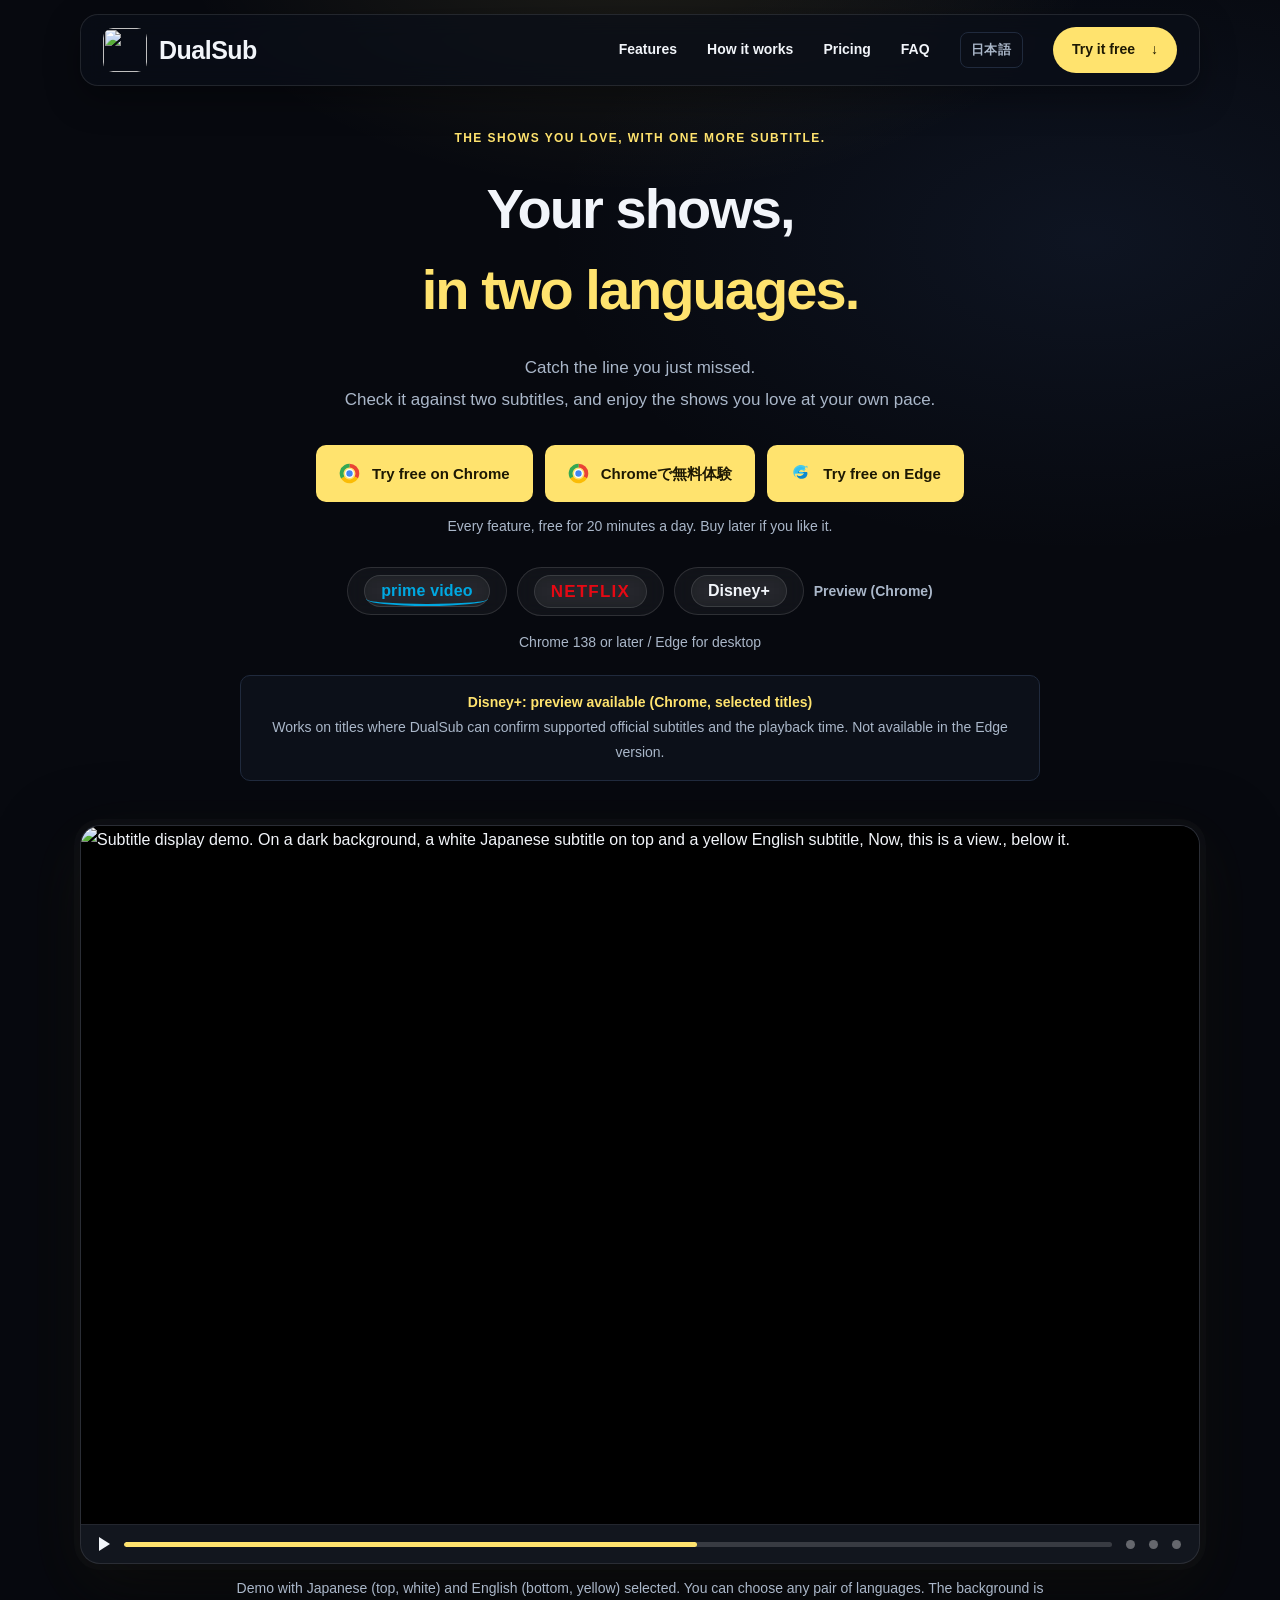
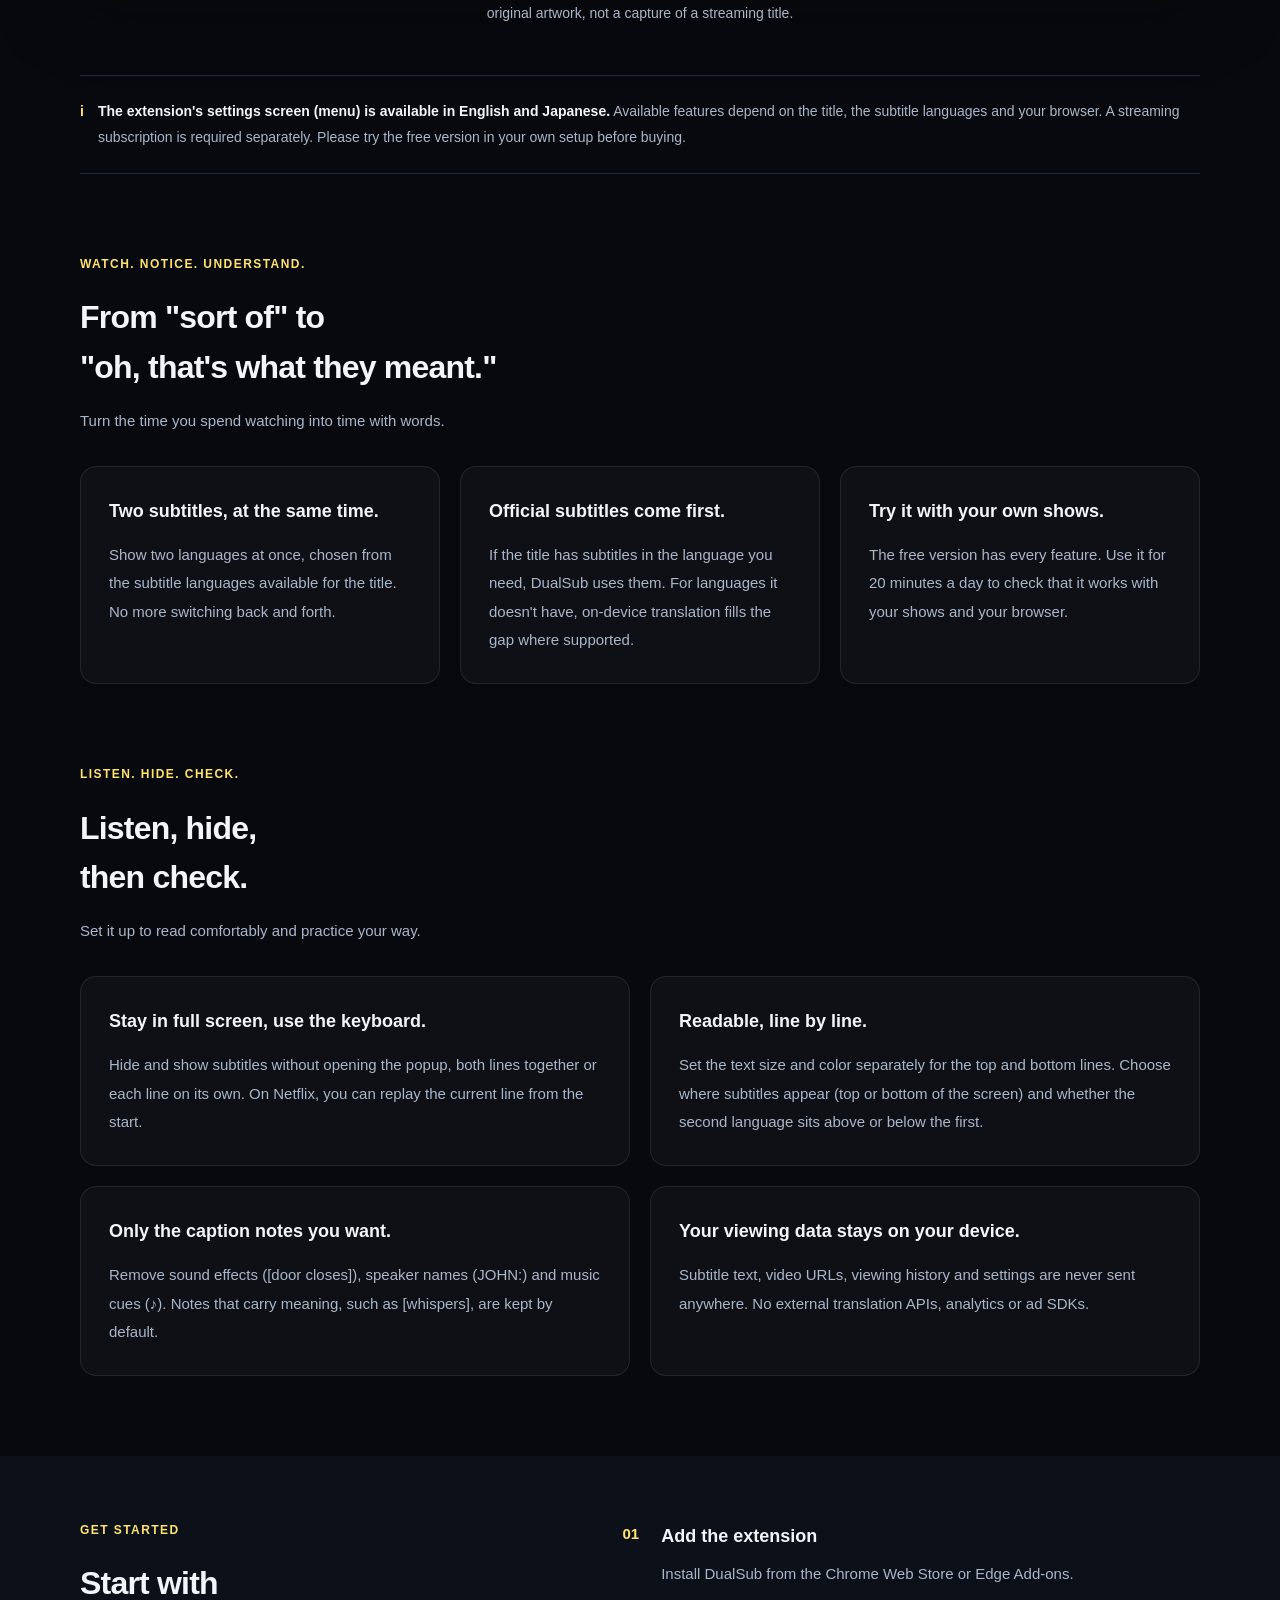
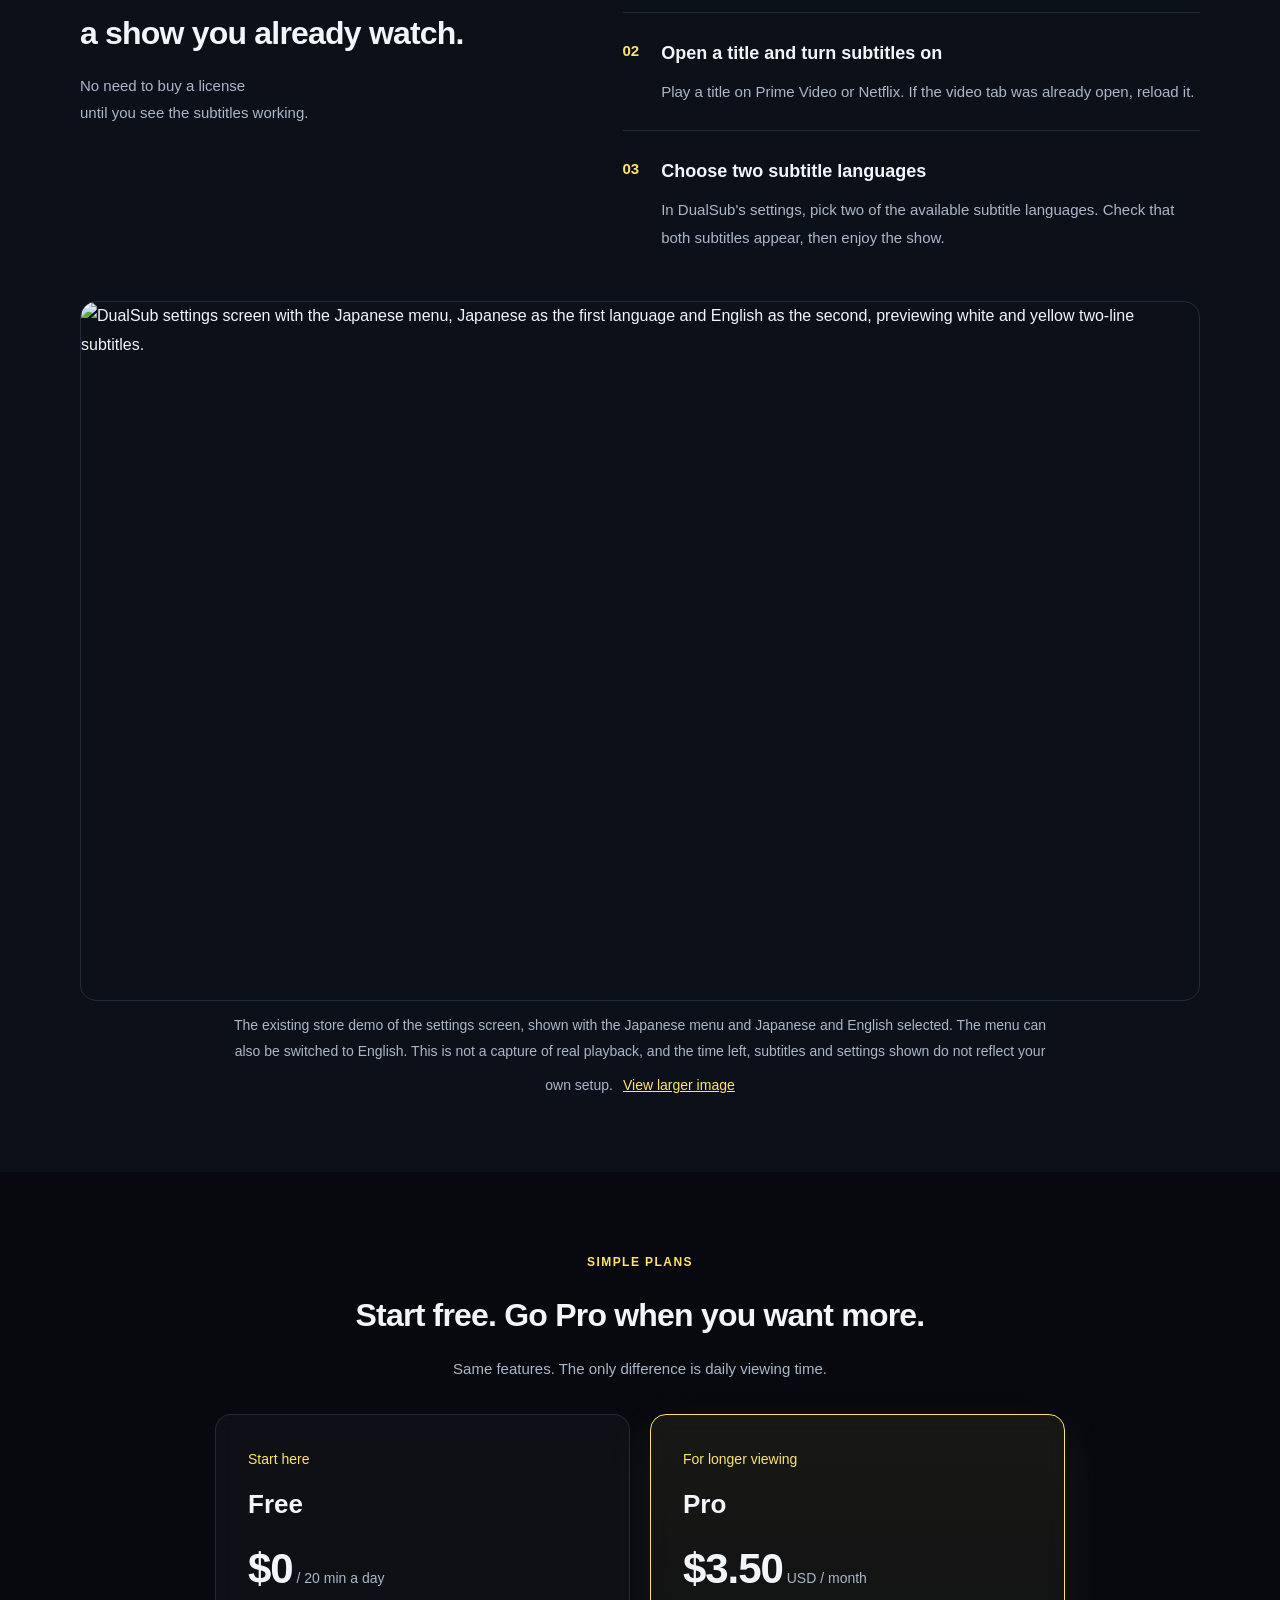
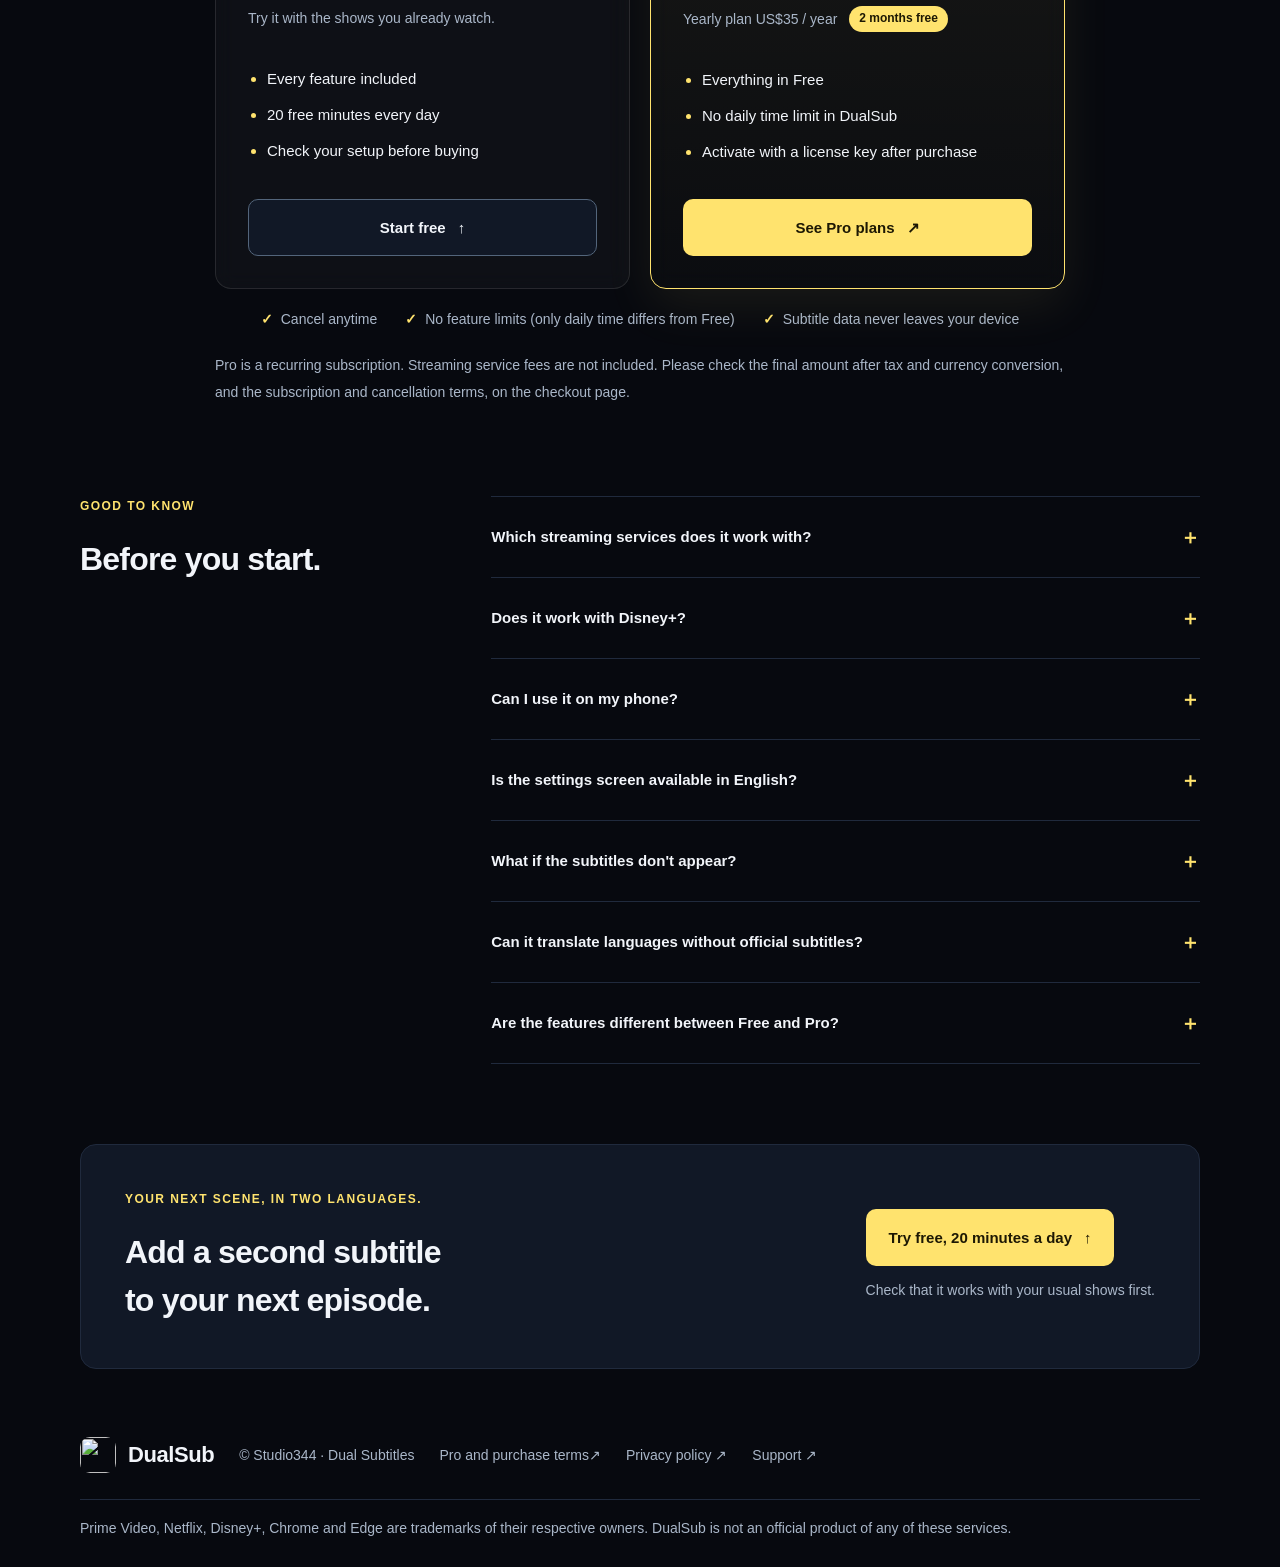
==== en/index.html @ 058b648f "サイト刷新 第2弾：リンクカード画像とファビコン、英語版ページ、機能紹介セクションを追加 Co-Authored-By: Claude Opus 5.5 <noreply@anthropic.com>" ====
<!doctype html>
<html lang="en">
<head>
<meta charset="utf-8"><meta name="viewport" content="width=device-width,initial-scale=1">
<meta name="description" content="Watch your shows in two languages. DualSub is a desktop browser extension that shows two subtitle tracks at once on Prime Video and Netflix, chosen from the subtitle languages available for each title. Try it free for 20 minutes a day.">
<meta http-equiv="Content-Security-Policy" content="default-src 'none'; style-src 'self'; img-src 'self' data:; base-uri 'none'; form-action 'none'">
<meta name="theme-color" content="#07090f"><title>DualSub | Your shows, in two languages.</title>
<link rel="canonical" href="https://himiyosh.github.io/dualsub-site/en/">
<link rel="alternate" hreflang="ja" href="https://himiyosh.github.io/dualsub-site/"><link rel="alternate" hreflang="en" href="https://himiyosh.github.io/dualsub-site/en/"><link rel="alternate" hreflang="x-default" href="https://himiyosh.github.io/dualsub-site/">
<link rel="icon" type="image/png" sizes="32x32" href="../assets/dualsub-landing/favicon-32.png"><link rel="icon" type="image/png" sizes="128x128" href="../assets/dualsub-landing/icon-128.png"><link rel="apple-touch-icon" href="../assets/dualsub-landing/apple-touch-icon.png">
<meta property="og:type" content="website"><meta property="og:site_name" content="DualSub"><meta property="og:locale" content="en_US"><meta property="og:locale:alternate" content="ja_JP">
<meta property="og:title" content="DualSub | Your shows, in two languages."><meta property="og:description" content="Two subtitle tracks at once on Prime Video and Netflix. Try it free for 20 minutes a day.">
<meta property="og:url" content="https://himiyosh.github.io/dualsub-site/en/"><meta property="og:image" content="https://himiyosh.github.io/dualsub-site/assets/dualsub-landing/og-image-en.png"><meta property="og:image:width" content="1200"><meta property="og:image:height" content="630"><meta property="og:image:alt" content="DualSub. Your shows, in two languages. A preview of Japanese and English subtitles shown together.">
<meta name="twitter:card" content="summary_large_image">
<link rel="stylesheet" href="../assets/dualsub-landing/styles.css">
</head>
<body data-page="dual-subtitles">
<a class="skip" href="#main-content">Skip to main content</a>
<header class="header wrap"><a class="brand" href="./" aria-label="DualSub home"><img class="brand-icon" src="../assets/dualsub-landing/icon-128.png" width="44" height="44" alt="">DualSub</a><nav aria-label="Main navigation"><a href="#features">Features</a><a href="#how">How it works</a><a href="#plans">Pricing</a><a href="#faq">FAQ</a><a class="nav-lang" href="../" hreflang="ja" lang="ja" aria-label="日本語版">日本語</a><a class="nav-cta" href="#install">Try it free <span aria-hidden="true">↓</span></a></nav></header>
<main id="main-content">
<section class="hero wrap" aria-labelledby="hero-title">
<div class="hero-copy"><p class="eyebrow">THE SHOWS YOU LOVE, WITH ONE MORE SUBTITLE.</p><h1 id="hero-title">Your shows,<br><span>in two languages.</span></h1><p class="lead">Catch the line you just missed.<br>Check it against two subtitles,<br class="desktop-break"> and enjoy the shows you love at your own pace.</p><div class="cta-row" id="install"><a class="button primary" href="https://chromewebstore.google.com/detail/gajnpdlffhjcgmbgiikbdcgimkfahaaf" target="_blank" rel="noopener noreferrer"><svg class="btn-icon" viewBox="0 0 24 24" aria-hidden="true" focusable="false"><circle cx="12" cy="12" r="9" fill="none" stroke="#ea4335" stroke-width="4.4" stroke-dasharray="18.85 37.7" transform="rotate(-90 12 12)"/><circle cx="12" cy="12" r="9" fill="none" stroke="#fbbc05" stroke-width="4.4" stroke-dasharray="18.85 37.7" transform="rotate(30 12 12)"/><circle cx="12" cy="12" r="9" fill="none" stroke="#34a853" stroke-width="4.4" stroke-dasharray="18.85 37.7" transform="rotate(150 12 12)"/><circle cx="12" cy="12" r="4.4" fill="#4285f4" stroke="#fff" stroke-width="1.5"/></svg>Try free on Chrome</a><a class="button primary" href="https://microsoftedge.microsoft.com/addons/detail/mfnleajhnlhionejjjfojkgihihmjhjm" target="_blank" rel="noopener noreferrer"><svg class="btn-icon" viewBox="0 0 24 24" aria-hidden="true" focusable="false"><circle cx="12" cy="12" r="9" fill="none" stroke="#ea4335" stroke-width="4.4" stroke-dasharray="18.85 37.7" transform="rotate(-90 12 12)"/><circle cx="12" cy="12" r="9" fill="none" stroke="#fbbc05" stroke-width="4.4" stroke-dasharray="18.85 37.7" transform="rotate(30 12 12)"/><circle cx="12" cy="12" r="9" fill="none" stroke="#34a853" stroke-width="4.4" stroke-dasharray="18.85 37.7" transform="rotate(150 12 12)"/><circle cx="12" cy="12" r="4.4" fill="#4285f4" stroke="#fff" stroke-width="1.5"/></svg>Chromeで無料体験</a><a class="button primary" href="https://microsoftedge.microsoft.com/addons/detail/mfnleajhnlhionejjjfojkgihihmjhjm" target="_blank" rel="noopener noreferrer"><svg class="btn-icon" viewBox="0 0 24 24" aria-hidden="true" focusable="false"><path fill="#0c88ce" d="M19.9 12.1c.1 1-.2 2-.8 2.9-1 1.6-2.9 2.7-5 2.9-2.6.3-5-.9-6.3-2.9-.3-.5.3-1.1.8-.8 1 .6 2.2.9 3.4.7 1.9-.3 3.4-1.6 3.9-3.4H6.2c-.6 0-1-.5-1-1.1.3-3.5 3.2-6.2 6.8-6.2 2.6 0 4.9 1.5 6 3.7-.9-.8-2-1.3-3.3-1.3-2.2 0-4.1 1.5-4.6 3.6h8.7c.6 0 1.1.5 1.1 1.1z"/><path fill="#37c6f4" d="M20.9 8.2C19.7 4.9 16.6 2.6 13 2.4 8.6 2.1 4.9 5 3.9 9.2c-.2.9-.2 1.9 0 2.8.4 2 1.7 3.7 3.5 4.7-1-.9-1.7-2.1-1.9-3.5-.1-.5.3-1 .8-1h9.5c-.4-1.3-1.7-2.2-3.1-2.2-1.2 0-2.2.6-2.8 1.6-.3.5-1 .2-.9-.4.3-1.9 2-3.3 4-3.3 1.5 0 2.9.8 3.6 2.1-.2-2.5.6-4.9 2.3-6.6.4-.4 1.1 0 1 .5v2.3z" opacity=".9"/></svg>Try free on Edge</a></div><p class="micro">Every feature, free for 20 minutes a day. Buy later if you like it.</p><div class="compat"><span class="compat-chip"><span class="wm wm-prime">prime video</span></span><span class="compat-chip"><span class="wm wm-netflix">NETFLIX</span></span><span class="compat-chip"><span class="wm wm-disney">Disney+</span></span><span class="compat-note">Preview (Chrome)</span><span class="desktop-tag">Chrome 138 or later / Edge for desktop</span></div><p class="development-note"><strong>Disney+: preview available (Chrome, selected titles)</strong><br>Works on titles where DualSub can confirm supported official subtitles and the playback time. Not available in the Edge version.</p></div>
<figure class="product-visual"><div class="player-frame"><div class="player-screen"><img src="../assets/dualsub-landing/subtitle-display.png" width="1280" height="800" alt="Subtitle display demo. On a dark background, a white Japanese subtitle on top and a yellow English subtitle, Now, this is a view., below it." fetchpriority="high"></div><div class="player-bar" aria-hidden="true"><span class="player-toggle"></span><span class="player-progress"><span class="player-progress-fill"></span></span><span class="player-dot"></span><span class="player-dot"></span><span class="player-dot"></span></div></div><figcaption>Demo with Japanese (top, white) and English (bottom, yellow) selected. You can choose any pair of languages. The background is original artwork, not a capture of a streaming title.</figcaption></figure>
</section>
<div class="conditions wrap"><span class="info-icon" aria-hidden="true">i</span><p><strong>The extension's settings screen (menu) is available in English and Japanese.</strong> Available features depend on the title, the subtitle languages and your browser. A streaming subscription is required separately. Please try the free version in your own setup before buying.</p></div>
<section class="section wrap" aria-labelledby="benefits-title"><div class="section-heading"><p class="eyebrow">WATCH. NOTICE. UNDERSTAND.</p><h2 id="benefits-title">From "sort of" to<br>"oh, that's what they meant."</h2><p>Turn the time you spend watching into time with words.</p></div><div class="benefit-grid"><article class="benefit"><h3>Two subtitles, at the same time.</h3><p>Show two languages at once, chosen from the subtitle languages available for the title. No more switching back and forth.</p></article><article class="benefit"><h3>Official subtitles come first.</h3><p>If the title has subtitles in the language you need, DualSub uses them. For languages it doesn't have, on-device translation fills the gap where supported.</p></article><article class="benefit"><h3>Try it with your own shows.</h3><p>The free version has every feature. Use it for 20 minutes a day to check that it works with your shows and your browser.</p></article></div></section>
<section class="section wrap features" id="features" aria-labelledby="features-title"><div class="section-heading"><p class="eyebrow">LISTEN. HIDE. CHECK.</p><h2 id="features-title">Listen, hide,<br>then check.</h2><p>Set it up to read comfortably and practice your way.</p></div><div class="feature-grid"><article class="benefit"><h3>Stay in full screen, use the keyboard.</h3><p>Hide and show subtitles without opening the popup, both lines together or each line on its own. On Netflix, you can replay the current line from the start.</p></article><article class="benefit"><h3>Readable, line by line.</h3><p>Set the text size and color separately for the top and bottom lines. Choose where subtitles appear (top or bottom of the screen) and whether the second language sits above or below the first.</p></article><article class="benefit"><h3>Only the caption notes you want.</h3><p>Remove sound effects ([door closes]), speaker names (JOHN:) and music cues (♪). Notes that carry meaning, such as [whispers], are kept by default.</p></article><article class="benefit"><h3>Your viewing data stays on your device.</h3><p>Subtitle text, video URLs, viewing history and settings are never sent anywhere. No external translation APIs, analytics or ad SDKs.</p></article></div></section>
<section class="how-section" id="how" aria-labelledby="how-title"><div class="wrap how-layout"><div class="section-heading"><p class="eyebrow">GET STARTED</p><h2 id="how-title">Start with<br>a show you already watch.</h2><p>No need to buy a license<br>until you see the subtitles working.</p></div><ol class="steps"><li><span class="step-number">01</span><div><h3>Add the extension</h3><p>Install DualSub from the Chrome Web Store or Edge Add-ons.</p></div></li><li><span class="step-number">02</span><div><h3>Open a title and turn subtitles on</h3><p>Play a title on Prime Video or Netflix. If the video tab was already open, reload it.</p></div></li><li><span class="step-number">03</span><div><h3>Choose two subtitle languages</h3><p>In DualSub's settings, pick two of the available subtitle languages. Check that both subtitles appear, then enjoy the show.</p></div></li></ol></div><figure class="product-visual settings-visual wrap"><div class="settings-crop"><img src="../assets/dualsub-landing/settings-screen.png" width="1280" height="800" alt="DualSub settings screen with the Japanese menu, Japanese as the first language and English as the second, previewing white and yellow two-line subtitles." loading="lazy"></div><figcaption>The existing store demo of the settings screen, shown with the Japanese menu and Japanese and English selected. The menu can also be switched to English. This is not a capture of real playback, and the time left, subtitles and settings shown do not reflect your own setup.<a href="../assets/dualsub-landing/settings-screen.png">View larger image</a></figcaption></figure></section>
<section class="section wrap plans" id="plans" aria-labelledby="plans-title"><div class="section-heading centered"><p class="eyebrow">SIMPLE PLANS</p><h2 id="plans-title">Start free.<br class="mobile-break"> Go Pro when you want more.</h2><p>Same features. The only difference is daily viewing time.</p></div><div class="plan-grid"><article class="plan"><span class="plan-tag">Start here</span><h3>Free</h3><div class="price">$0<span> / 20 min a day</span></div><p>Try it with the shows you already watch.</p><ul><li>Every feature included</li><li>20 free minutes every day</li><li>Check your setup before buying</li></ul><a class="button secondary full" href="#install">Start free <span aria-hidden="true">↑</span></a></article><article class="plan pro"><span class="plan-tag">For longer viewing</span><h3>Pro</h3><div class="price">$3.50<span> USD / month</span></div><p class="annual">Yearly plan US$35 / year <span class="annual-badge">2 months free</span></p><ul><li>Everything in Free</li><li>No daily time limit in DualSub</li><li>Activate with a license key after purchase</li></ul><a class="button primary full" href="https://himiyosh.gumroad.com/l/dual-subtitles-pro" target="_blank" rel="noopener noreferrer">See Pro plans <span aria-hidden="true">↗</span></a></article></div><ul class="plan-assurance"><li>Cancel anytime</li><li>No feature limits (only daily time differs from Free)</li><li>Subtitle data never leaves your device</li></ul><p class="pricing-note">Pro is a recurring subscription. Streaming service fees are not included. Please check the final amount after tax and currency conversion, and the subscription and cancellation terms, on the checkout page.</p></section>
<section class="section wrap faq-section" id="faq" aria-labelledby="faq-title"><div class="section-heading"><p class="eyebrow">GOOD TO KNOW</p><h2 id="faq-title">Before you start.</h2></div><div class="faqs"><details><summary>Which streaming services does it work with?<span aria-hidden="true">＋</span></summary><p>DualSub is a desktop extension for Prime Video and Netflix. It is not guaranteed to work with every title or subtitle language, so please check it with your own titles on the free version before buying.</p></details><details><summary>Does it work with Disney+?<span aria-hidden="true">＋</span></summary><p>Yes, as a preview in the Chrome version (selected titles). It works on titles where DualSub can confirm supported official subtitles and the playback time, and needs extension version 1.0.12 or later. It is not available in the Edge version. Which subtitles exist depends on the title.</p></details><details><summary>Can I use it on my phone?<span aria-hidden="true">＋</span></summary><p>The DualSub described on this page is for Chrome and Edge on desktop. It is not an extension for mobile streaming apps.</p></details><details><summary>Is the settings screen available in English?<span aria-hidden="true">＋</span></summary><p>Yes. Choose English or Japanese under "Menu language" in the settings. By default it follows your browser's display language when supported. This is separate from the languages you choose for subtitles.</p></details><details><summary>What if the subtitles don't appear?<span aria-hidden="true">＋</span></summary><p>First make sure subtitles are turned on in the streaming service, and reload any video tab that was open before you installed DualSub. If the title doesn't have the subtitles you want, or your browser or language doesn't support on-device translation, they may not appear as expected.</p></details><details><summary>Can it translate languages without official subtitles?<span aria-hidden="true">＋</span></summary><p>On-device translation is available with supported browsers, languages and setups. It is not available everywhere, and translation quality depends on the content.</p></details><details><summary>Are the features different between Free and Pro?<span aria-hidden="true">＋</span></summary><p>No, the features are the same. Free gives you 20 minutes a day, and Pro removes DualSub's daily time limit. Either way, you need your own subscription to the streaming service.</p></details></div></section>
<section class="last-call wrap"><div><p class="eyebrow">YOUR NEXT SCENE, IN TWO LANGUAGES.</p><h2>Add a second subtitle<br>to your next episode.</h2></div><div><a class="button primary" href="#install">Try free, 20 minutes a day <span aria-hidden="true">↑</span></a><p class="micro">Check that it works with your usual shows first.</p></div></section>
</main>
<footer class="footer wrap"><a class="brand" href="./"><img class="brand-icon" src="../assets/dualsub-landing/icon-128.png" width="36" height="36" alt="">DualSub</a><p>© Studio344 · Dual Subtitles</p><a href="https://himiyosh.gumroad.com/l/dual-subtitles-pro" target="_blank" rel="noopener noreferrer">Pro and purchase terms <span aria-hidden="true">↗</span></a><a href="https://studio344.github.io/Info/dual-subtitles-privacy.html" target="_blank" rel="noopener noreferrer">Privacy policy ↗</a><a href="https://studio344.github.io/Info/dual-subtitles-support.html" target="_blank" rel="noopener noreferrer">Support ↗</a><p class="trademark">Prime Video, Netflix, Disney+, Chrome and Edge are trademarks of their respective owners. DualSub is not an official product of any of these services.</p></footer>
</body></html>
---- assets/dualsub-landing/styles.css ----
/* DualSub identity: original store palette and unmodified product assets. */
/* Phase 1 accent tokens. ACTIVE = yellow plan (integrated proposal recommendation).
   Blue plan values: --accent:#4cb8ff; --accent-hover:#8fd8ff; --accent-ink:#06131d; --pro-panel:#101e2c.
   To switch plans, replace the four token values in :root below. */
:root{color-scheme:dark;--paper:#07090f;--panel:#111826;--ink:#f2f5fa;--muted:#aab7c9;--line:#202a3d;--yellow:#ffe36e;--accent:#ffe36e;--accent-hover:#ffec9e;--accent-ink:#1d1803;--pro-panel:#1c1a10;--radius:16px;font-family:"Hiragino Kaku Gothic ProN","Hiragino Sans","Yu Gothic Medium","Noto Sans JP",-apple-system,BlinkMacSystemFont,"Segoe UI",sans-serif}
*{box-sizing:border-box}html{scroll-behavior:smooth;scroll-padding-top:116px}body{margin:0;background:var(--paper);color:var(--ink);line-height:1.8;-webkit-font-smoothing:antialiased}p,h1,h2,h3,figure{margin:0}a{color:inherit;text-decoration:none}a:hover{text-decoration:underline;text-underline-offset:4px}a:focus-visible,summary:focus-visible{outline:3px solid var(--accent);outline-offset:5px}.wrap{width:min(1120px,calc(100% - 64px));margin-inline:auto}.skip{position:absolute;top:-100px;left:16px;z-index:10;padding:12px;background:var(--panel)}.skip:focus{top:12px}.header{position:sticky;top:0;z-index:20;background:rgba(7,9,15,.85);backdrop-filter:blur(12px);-webkit-backdrop-filter:blur(12px);height:96px;display:flex;align-items:center;justify-content:space-between;border-bottom:1px solid var(--line)}.brand{display:inline-flex;align-items:center;gap:12px;font-size:25px;font-weight:750;letter-spacing:-.02em}.brand-icon{display:block;border-radius:10px;flex-shrink:0}.header nav{display:flex;gap:30px;align-items:center;font-size:14px;font-weight:650}.header nav>a,.footer>a{min-height:44px;display:inline-flex;align-items:center}.nav-cta{border:1px solid var(--accent);border-radius:10px;padding:8px 16px;color:var(--accent);gap:16px}.hero{padding-top:72px;padding-bottom:48px}.hero-copy{max-width:800px;margin:auto;text-align:center}.eyebrow{font-size:12px;letter-spacing:.12em;font-weight:700;color:var(--yellow);margin-bottom:18px}h1{font-size:clamp(34px,4.5vw,56px);line-height:1.45;letter-spacing:-.035em;font-weight:750}h1 span{color:var(--yellow)}.lead{font-size:17px;line-height:1.9;color:var(--muted);margin:22px 0 28px}.desktop-break{display:none}.cta-row{display:flex;justify-content:center;gap:12px;flex-wrap:wrap}.button{display:inline-flex;align-items:center;justify-content:center;gap:12px;padding:14px 22px;min-height:54px;border-radius:10px;font-size:15px;font-weight:750;border:1px solid transparent;transition:background .15s}.button:hover{text-decoration:none;transform:translateY(-1px)}.primary{background:var(--accent);color:var(--accent-ink)}.primary:hover{background:var(--accent-hover)}.secondary{border-color:#53657b;background:var(--panel);color:var(--ink)}.secondary:hover{background:#202a3d}.micro{font-size:14px;color:var(--muted);margin-top:12px}.compat{display:flex;justify-content:center;gap:12px 24px;flex-wrap:wrap;margin-top:28px;font-size:15px;font-weight:700}.compat .desktop-tag{width:100%;font-size:14px;font-weight:400;color:var(--muted)}.development-note{display:inline-block;margin-top:20px;padding:14px 20px;border:1px solid var(--line);border-radius:10px;font-size:14px;line-height:1.8;color:var(--muted);background:#0c1019}.development-note strong{color:var(--yellow)}.product-visual{margin-top:44px}.product-visual img{display:block;width:100%;height:auto;border:1px solid var(--line);border-radius:var(--radius)}.product-visual figcaption{font-size:14px;line-height:1.8;color:var(--muted);margin-top:12px}.product-visual figcaption a{color:var(--accent);display:inline-flex;align-items:center;min-height:44px;text-decoration:underline;margin-left:10px}.conditions{display:flex;gap:14px;align-items:flex-start;border-top:1px solid var(--line);border-bottom:1px solid var(--line);padding:22px 0;color:var(--muted);font-size:14px;line-height:1.9}.conditions strong{color:var(--ink)}.info-icon{font-weight:700;color:var(--accent)}.section{padding-top:80px;padding-bottom:80px}.section-heading{margin-bottom:32px}.section-heading h2{font-size:32px;letter-spacing:-.025em;line-height:1.55}.section-heading>p:last-child:not(.eyebrow){font-size:15px;color:var(--muted);margin-top:14px}.benefit-grid{display:grid;grid-template-columns:repeat(3,1fr);gap:20px}.benefit{padding:28px;border:1px solid var(--line);border-radius:var(--radius);background:var(--panel)}.benefit h3{font-size:18px;margin-bottom:14px}.benefit p{font-size:15px;line-height:1.9;color:var(--muted)}.how-section{background:#0c1019;padding:64px 0}.how-layout{display:grid;grid-template-columns:.9fr 1.1fr;gap:70px}.how-layout .section-heading{margin:0}.steps{padding:0;margin:0;list-style:none}.steps li{display:flex;gap:22px;padding:24px 0;border-top:1px solid var(--line)}.steps li:first-child{padding-top:0;border-top:0}.steps li:last-child{padding-bottom:0}.step-number{font-size:15px;font-weight:800;color:var(--yellow)}.steps h3{font-size:18px;margin-bottom:8px}.steps p{font-size:15px;line-height:1.9;color:var(--muted)}.settings-visual{margin-top:48px}.centered{text-align:center}.plan-grid{max-width:850px;margin:auto;display:grid;grid-template-columns:1fr 1fr;gap:20px}.plan{border:1px solid var(--line);border-radius:var(--radius);padding:32px;background:var(--panel);display:flex;flex-direction:column}.plan.pro{border-color:var(--accent);background:var(--pro-panel)}.plan-tag{font-size:14px;color:var(--yellow)}.plan h3{font-size:26px;margin:9px 0}.price{font-size:42px;line-height:1.5;font-weight:750;letter-spacing:-.025em}.price span{font-size:14px;color:var(--muted);font-weight:400;letter-spacing:0}.plan>p{font-size:14px;color:var(--muted);margin-top:6px}.plan ul{padding-left:19px;margin:25px 0;font-size:15px;flex:1}.plan li{margin:9px 0}.plan li::marker{color:var(--yellow)}.full{width:100%}.pricing-note{font-size:14px;line-height:1.9;color:var(--muted);max-width:850px;margin:20px auto 0}.mobile-break{display:none}.faq-section{padding-top:10px;display:grid;grid-template-columns:.65fr 1.35fr;gap:70px}.faqs details{border-top:1px solid var(--line)}.faqs details:last-child{border-bottom:1px solid var(--line)}.faqs summary{list-style:none;cursor:pointer;padding:22px 0;display:flex;align-items:center;justify-content:space-between;gap:14px;font-size:15px;font-weight:650;min-height:60px}.faqs summary::-webkit-details-marker{display:none}.faqs summary span{font-size:20px;color:var(--accent);flex-shrink:0}.faqs details[open] summary span{transform:rotate(45deg)}.faqs details p{font-size:14px;line-height:1.9;color:var(--muted);padding:0 20px 24px 0}.last-call{background:var(--panel);border:1px solid var(--line);border-radius:var(--radius);padding:44px;display:flex;justify-content:space-between;align-items:center;gap:30px}.last-call h2{font-size:32px;line-height:1.5;letter-spacing:-.025em}.footer{padding:36px 0 26px;margin-top:28px;display:flex;align-items:center;gap:18px 25px;flex-wrap:wrap}.footer .brand{font-size:22px}.footer p,.footer>a:not(.brand){font-size:14px;color:var(--muted)}.footer .trademark{width:100%;border-top:1px solid var(--line);padding-top:16px;margin-top:4px}
@media(max-width:900px){.wrap{width:calc(100% - 48px)}.benefit-grid{gap:14px}.benefit{padding:22px}.how-layout,.faq-section{gap:32px}.header nav{gap:20px}.hero{padding-top:56px}}
@media(max-width:760px){.wrap{width:calc(100% - 36px)}.header{height:80px}.header nav>a:not(.nav-cta){display:none}.brand{font-size:23px}.brand-icon{width:36px;height:36px}.nav-cta{padding:8px 12px;gap:10px}.hero{padding-top:40px;padding-bottom:34px}.hero-copy{text-align:left}h1{font-size:clamp(31px,8vw,48px)}.lead{font-size:16px}.cta-row{flex-direction:column}.cta-row .button{width:100%}.compat{justify-content:flex-start;gap:10px 22px}.development-note{display:block;padding:14px}.product-visual{margin-top:30px}.product-visual img{border-radius:10px}.product-visual figcaption{font-size:14px}.product-visual figcaption a{margin-left:0;display:flex}.conditions{gap:10px}.section{padding:52px 0}.section-heading h2,.last-call h2{font-size:28px}.benefit-grid,.how-layout,.plan-grid,.faq-section{grid-template-columns:1fr}.benefit{padding:24px}.how-section{padding:46px 0}.how-layout{gap:30px}.settings-visual{margin-top:34px}.plan{padding:28px}.price{font-size:39px}.mobile-break{display:block}.faq-section{padding-top:0;gap:0}.last-call{padding:28px;flex-direction:column;align-items:flex-start;gap:24px}.last-call>div:last-child,.last-call .button{width:100%}.last-call .eyebrow{overflow-wrap:anywhere}.footer{gap:14px 20px}.footer .brand{width:100%}}
@media(prefers-reduced-motion:reduce){html{scroll-behavior:auto}.button,.benefit,.plan{transition:none}.button:hover,.benefit:hover,.plan:hover{transform:none}}@media(forced-colors:active){.button,.plan,.benefit,.last-call,.development-note,.annual-badge{border:1px solid CanvasText}a:focus-visible,summary:focus-visible{outline:3px solid Highlight}}@media print{.header nav,.cta-row,.last-call{display:none}.wrap{width:100%}.hero,.section{padding:20px 0}a{text-decoration:underline}.faqs details p{display:block}}

/* Only the source demo viewport is visible; original marketing headline is excluded. */
.subtitle-crop{position:relative;aspect-ratio:1132 / 262;overflow:hidden;border:1px solid var(--line);border-radius:16px;background:#07090f}.subtitle-crop img{position:absolute;width:113.0742%;max-width:none;height:auto;left:-6.5371%;top:-133.5878%;border:0;border-radius:0}

@media(max-width:760px){.subtitle-crop{aspect-ratio:600 / 262}.subtitle-crop img{width:213.3333%;left:-56.6667%;top:-133.5878%}.settings-crop{position:relative;aspect-ratio:552 / 800;overflow:hidden;max-width:380px;margin-inline:auto;border-radius:10px}.settings-crop img{position:absolute;width:231.8841%;max-width:none;height:auto;left:-121.0145%;top:0;border:0;border-radius:0}}

/* Phase 1 additions: card hover, nav-cta hover, annual badge, plan assurance. */
.benefit,.plan{transition:border-color .2s,transform .2s}
.benefit:hover,.plan:hover{border-color:#33445e;transform:translateY(-2px)}
.nav-cta{transition:background .15s}
.nav-cta:hover{background:rgba(255,255,255,.05);text-decoration:none}
.annual-badge{display:inline-block;margin-left:8px;padding:2px 10px;border-radius:999px;background:var(--yellow);color:#1d1803;font-size:12px;font-weight:800;vertical-align:2px;white-space:nowrap}
.plan-assurance{list-style:none;padding:0;max-width:850px;margin:18px auto 0;display:flex;flex-wrap:wrap;gap:8px 28px;justify-content:center;font-size:14px;color:var(--muted)}
.plan-assurance li::before{content:"\2713";color:var(--yellow);font-weight:800;margin-right:8px}
@media(max-width:760px){html{scroll-padding-top:96px}.plan-assurance{justify-content:flex-start}}

/* ===== Phase 1 v2: blue-concept layout x yellow accent (2026-11-23) ===== */
body{background-image:radial-gradient(720px 420px at 50% -80px,rgba(255,227,110,.10),transparent 65%),radial-gradient(900px 520px at 85% 240px,rgba(76,120,200,.10),transparent 60%);background-attachment:fixed}
.header{top:14px;height:72px;padding-inline:22px;border:1px solid rgba(255,255,255,.10);border-radius:18px;background:rgba(11,15,24,.72);box-shadow:0 12px 34px rgba(0,0,0,.35)}
.nav-cta{background:var(--accent);color:var(--accent-ink);border-radius:999px;border-color:transparent;padding:9px 18px;font-weight:800}
.nav-cta:hover{background:var(--accent-hover)}
.hero{padding-top:56px}
.compat{gap:10px}
.compat span:not(.desktop-tag){border:1px solid rgba(255,255,255,.12);background:rgba(255,255,255,.045);border-radius:999px;padding:7px 16px;backdrop-filter:blur(8px);-webkit-backdrop-filter:blur(8px)}
.compat .desktop-tag{margin-top:4px}
.player-frame{border:1px solid rgba(255,255,255,.13);border-radius:20px;background:#0a0e17;box-shadow:0 30px 80px rgba(0,0,0,.5),0 0 0 6px rgba(255,255,255,.02),0 18px 60px rgba(255,227,110,.06);overflow:hidden}
.player-screen{aspect-ratio:1280/800;background:#000}
.player-screen img{display:block;width:100%;height:100%;object-fit:cover;border:0;border-radius:0}
.player-bar{display:flex;align-items:center;gap:14px;padding:12px 18px;background:rgba(255,255,255,.03);border-top:1px solid rgba(255,255,255,.07)}
.player-toggle{width:0;height:0;border-left:11px solid var(--ink);border-top:7px solid transparent;border-bottom:7px solid transparent;flex-shrink:0}
.player-progress{flex:1;height:5px;border-radius:99px;background:rgba(255,255,255,.16);overflow:hidden}
.player-progress-fill{display:block;height:100%;width:58%;background:var(--yellow);border-radius:99px}
.player-dot{width:9px;height:9px;border-radius:50%;background:rgba(255,255,255,.35);flex-shrink:0}
.product-visual figcaption{text-align:center;max-width:820px;margin-inline:auto}
.plan{background:rgba(255,255,255,.03);border-color:rgba(255,255,255,.10);backdrop-filter:blur(10px);-webkit-backdrop-filter:blur(10px)}
.plan.pro{background:linear-gradient(180deg,rgba(255,227,110,.07),rgba(255,227,110,.02));border-color:var(--accent);box-shadow:0 18px 50px rgba(255,227,110,.08)}
.benefit{background:rgba(255,255,255,.03);border-color:rgba(255,255,255,.09)}
@media(max-width:760px){.header{top:10px;height:64px;padding-inline:16px;border-radius:14px}.player-frame{border-radius:14px}.player-bar{padding:10px 14px;gap:10px}}

/* ===== Phase 1 v2.1: mobile layout refinements (2026-11-23) ===== */
@media(max-width:760px){
  .hero-copy{text-align:center}
  .lead{margin-inline:auto}
  .compat{justify-content:center;gap:8px}
  .compat span:not(.desktop-tag){padding:6px 13px;font-size:14px}
  .development-note{text-align:left}
  .header .brand{font-size:21px}
  .header .brand-icon{width:32px;height:32px}
  .nav-cta{padding:8px 14px;font-size:14px}
  .hero{padding-top:34px}
  .product-visual{margin-top:30px}
  .player-bar{gap:10px;padding:9px 14px}
  .section-heading{text-align:center}
  .section-heading .eyebrow{text-align:center}
  .how-layout .section-heading{text-align:left}
  .plan-assurance{justify-content:center}
  .last-call{align-items:center;text-align:center}
  .last-call .eyebrow{text-align:center}
}

/* ===== Phase 1 v2.2: brand wordmarks in chips + mobile type scale (2026-11-23) ===== */
.compat-chip{display:inline-flex;align-items:center;gap:8px}
.wm{font-style:normal;line-height:1}
.wm-netflix{color:#e50914;font-weight:900;letter-spacing:.07em;font-family:"Arial Narrow","Hiragino Kaku Gothic ProN",sans-serif;font-size:17px}
.wm-prime{color:#00a8e1;font-weight:800;font-size:16px;letter-spacing:.01em;position:relative;padding-bottom:5px}
.wm-prime::after{content:"";position:absolute;left:1px;right:1px;bottom:0;height:5px;border-bottom:2.5px solid #00a8e1;border-radius:0 0 50% 50%/0 0 100% 100%}
.wm-disney{font-weight:800;font-size:16px;color:#f2f5fa}
.chip-note{font-size:12.5px;color:var(--muted);font-weight:600}
@media(max-width:760px){
  .micro{font-size:14.5px}
  .conditions{font-size:14.5px;line-height:2}
  .product-visual figcaption{font-size:14px;line-height:1.95}
  .development-note{font-size:14px}
  .benefit p,.steps p{font-size:15.5px}
  .plan>p{font-size:14.5px}
  .pricing-note{font-size:14.5px}
  .faqs details p{font-size:14.5px}
  .section{padding-top:60px;padding-bottom:60px}
  .benefit{padding:26px}
  .compat-chip{padding:8px 15px}
}

/* ===== Phase 1 v2.3: store button icons (2026-11-23) ===== */
.btn-icon{width:21px;height:21px;flex-shrink:0;display:block}

.compat{align-items:center}
.compat-note{font-size:14px;font-weight:600;color:var(--muted)}
.compat .compat-note{border:0;background:none;border-radius:0;padding:0;backdrop-filter:none;-webkit-backdrop-filter:none}
.compat span.compat-note{border:0;background:none;border-radius:0;padding:0;backdrop-filter:none;-webkit-backdrop-filter:none}
/* Phase 2: feature grid and language switch */
.features{padding-top:0}.feature-grid{display:grid;grid-template-columns:repeat(2,1fr);gap:20px}.header nav>a.nav-lang{font-size:13px;letter-spacing:.06em;color:var(--muted);border:1px solid var(--line);border-radius:8px;padding:0 10px;min-height:36px}.header nav>a.nav-lang:hover{color:var(--ink);text-decoration:none;border-color:#53657b}
@media(max-width:900px){.feature-grid{gap:14px}}
@media(max-width:760px){.feature-grid{grid-template-columns:1fr}.header nav>a.nav-lang{display:inline-flex;min-height:44px}.header nav{gap:10px}}
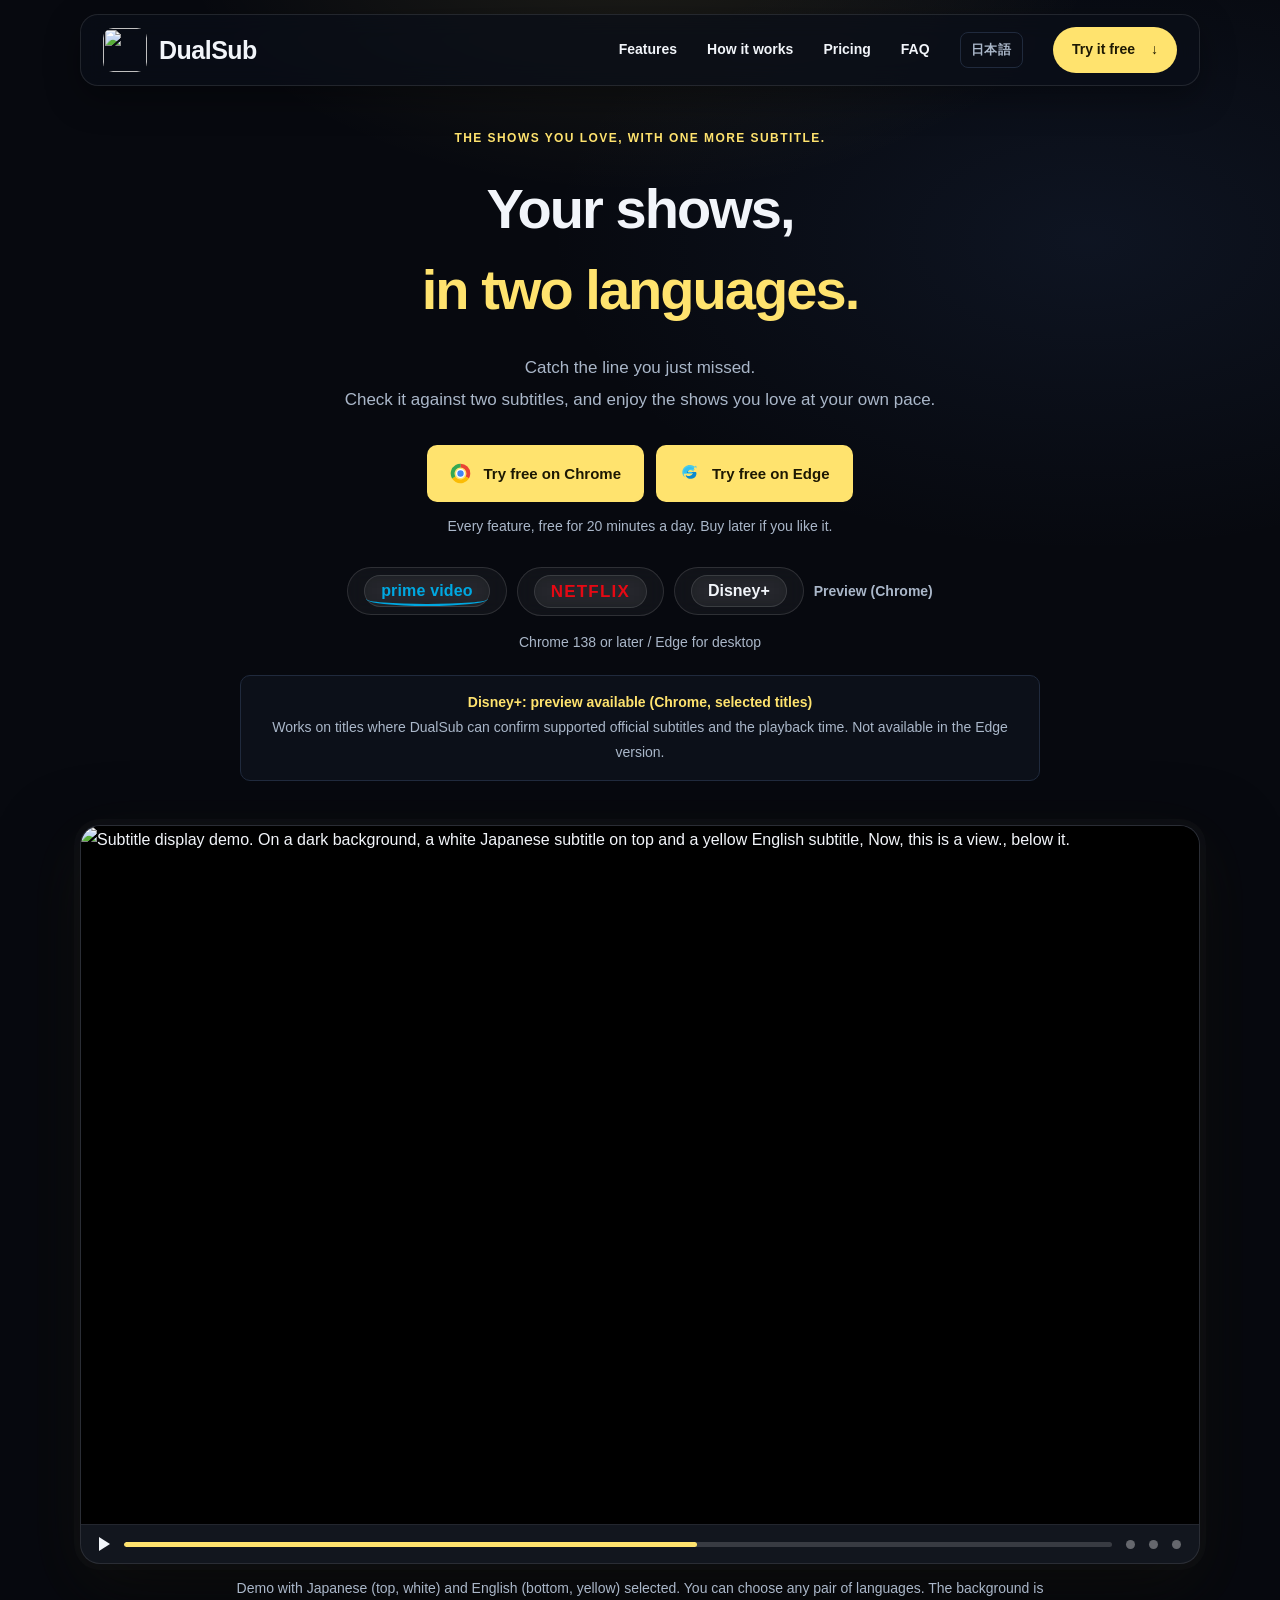
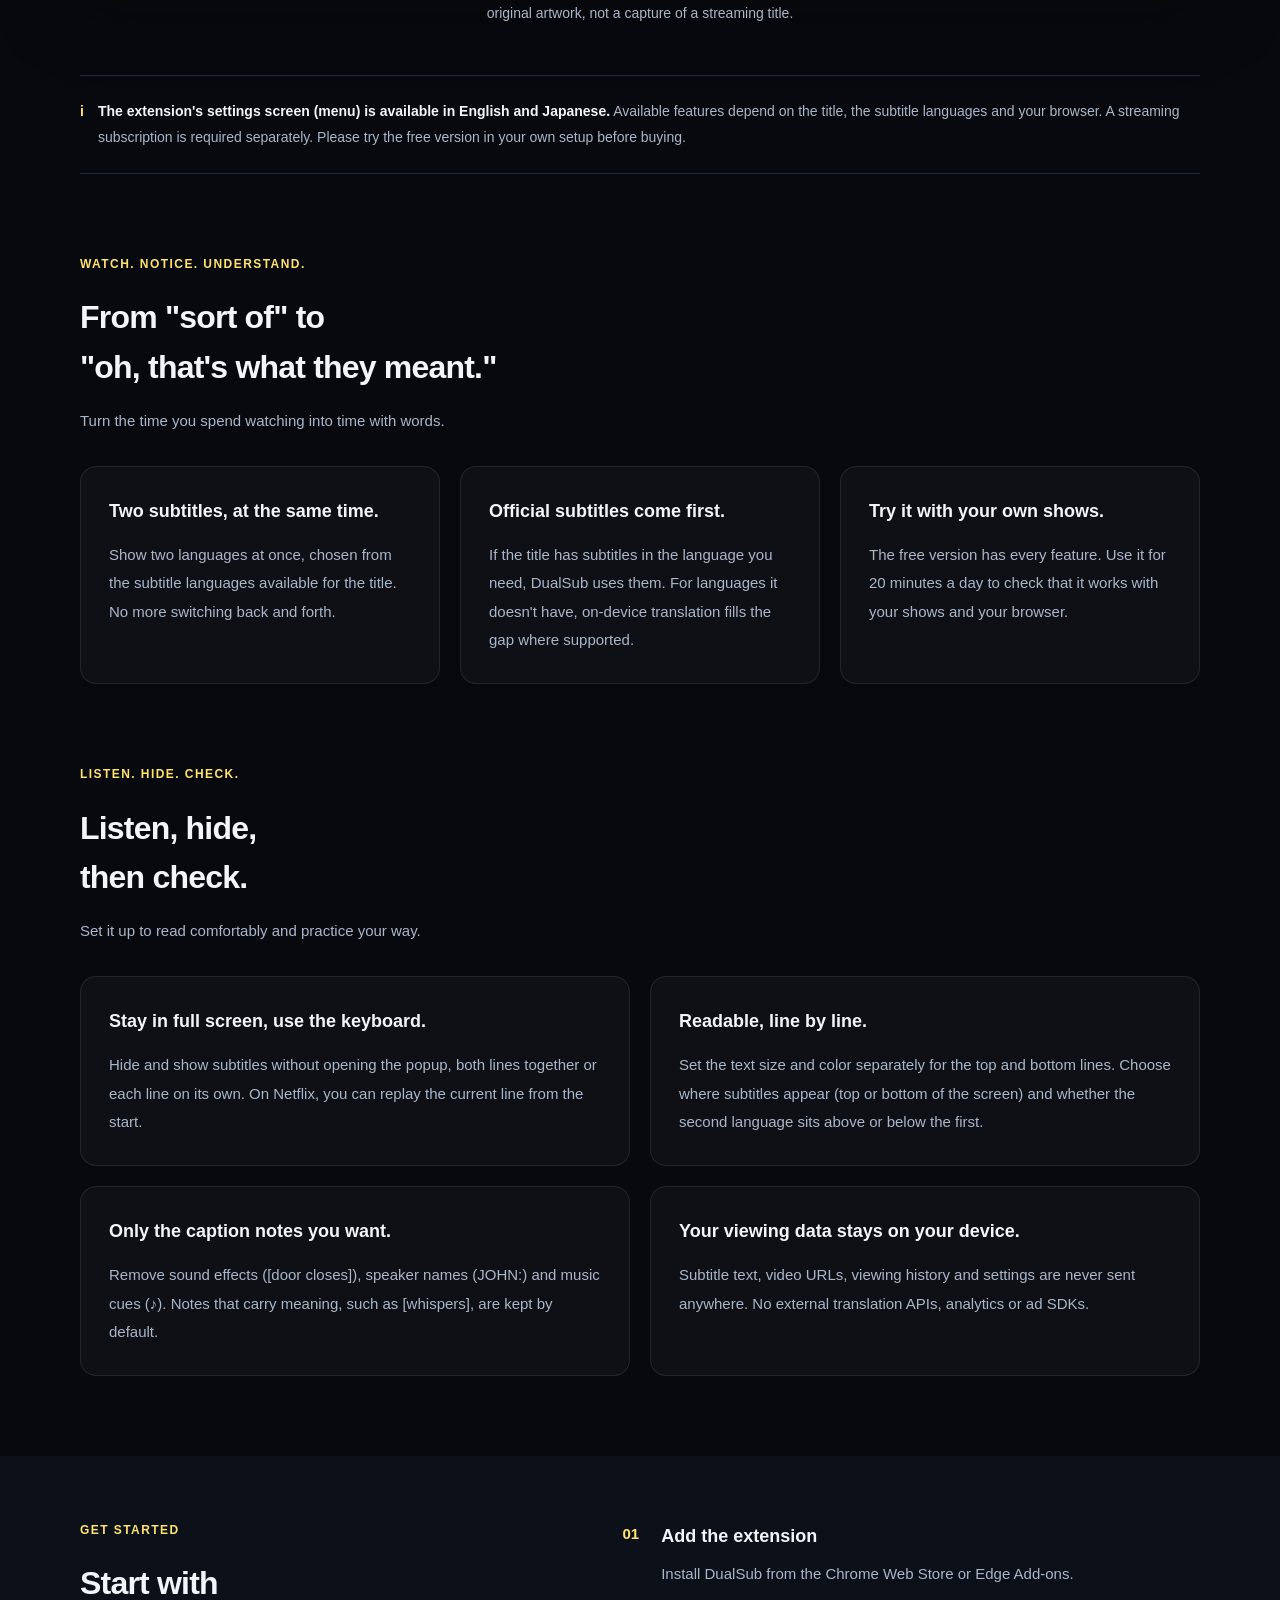
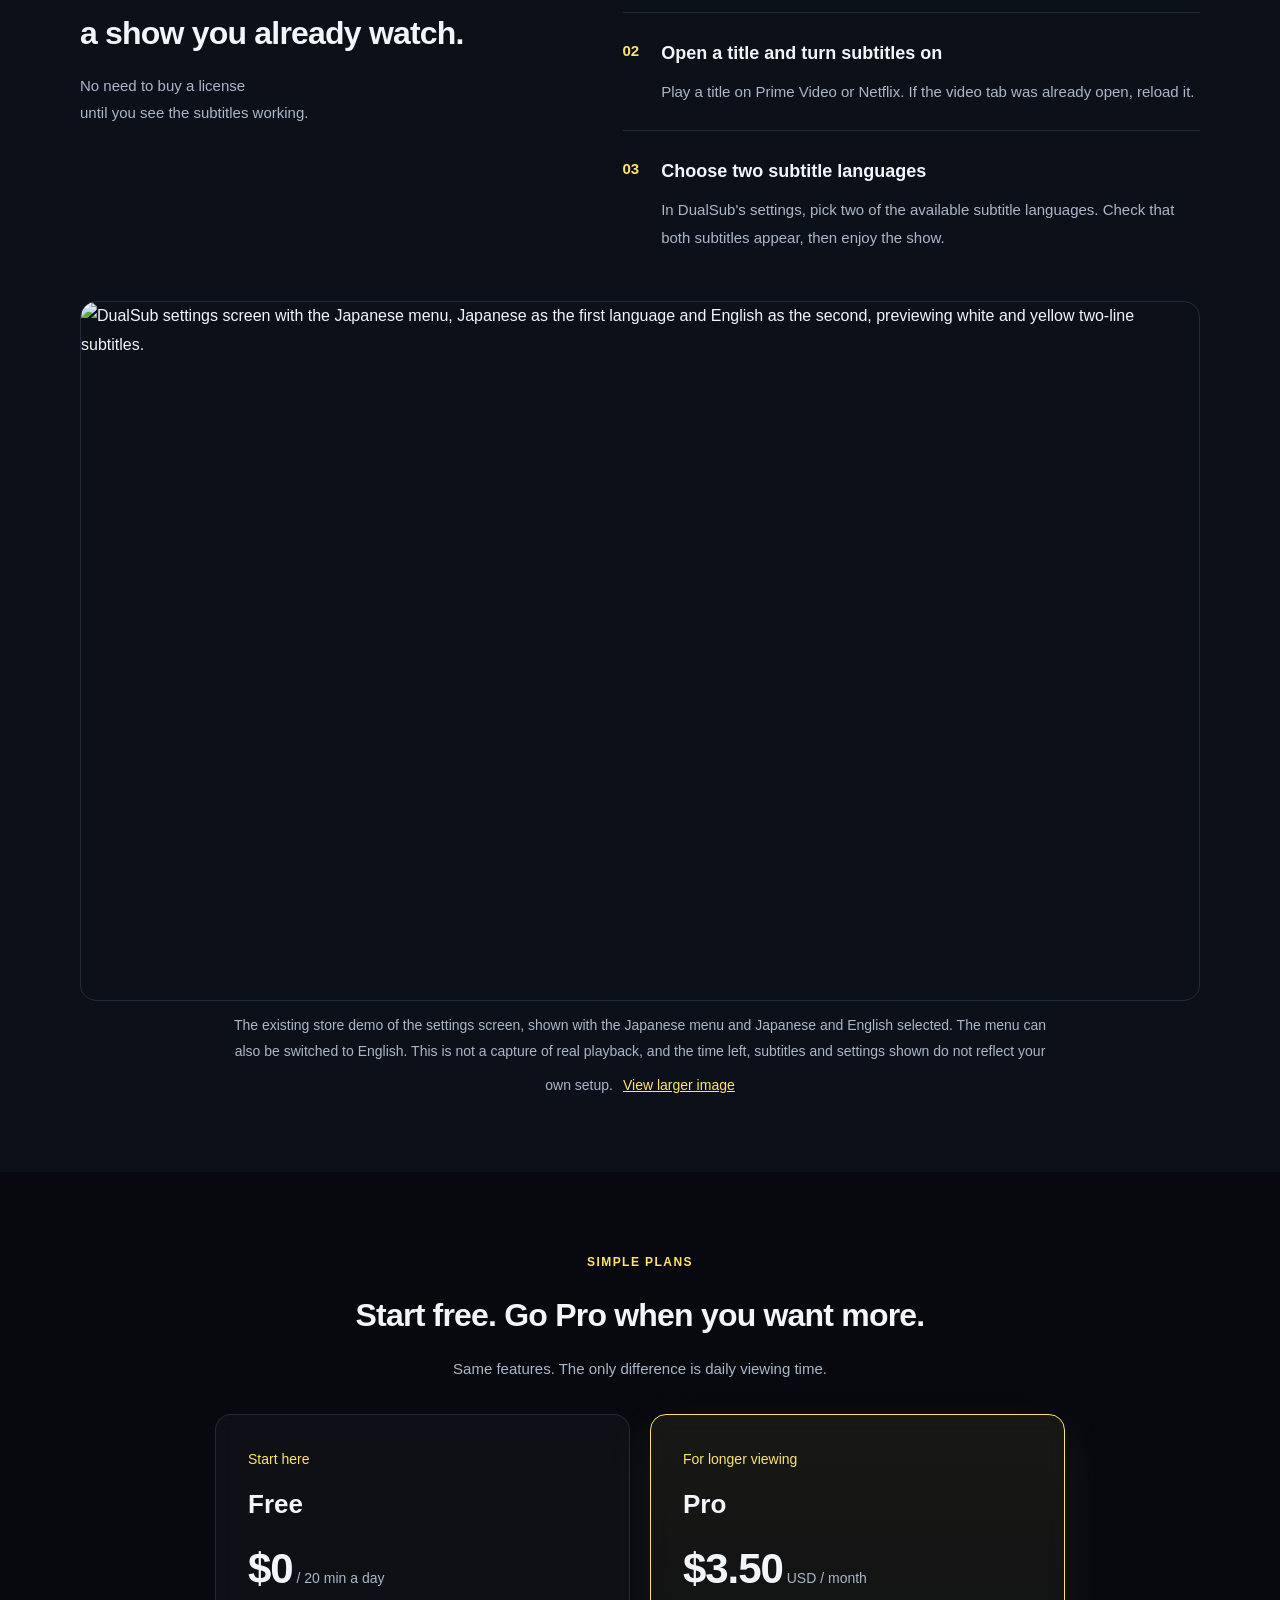
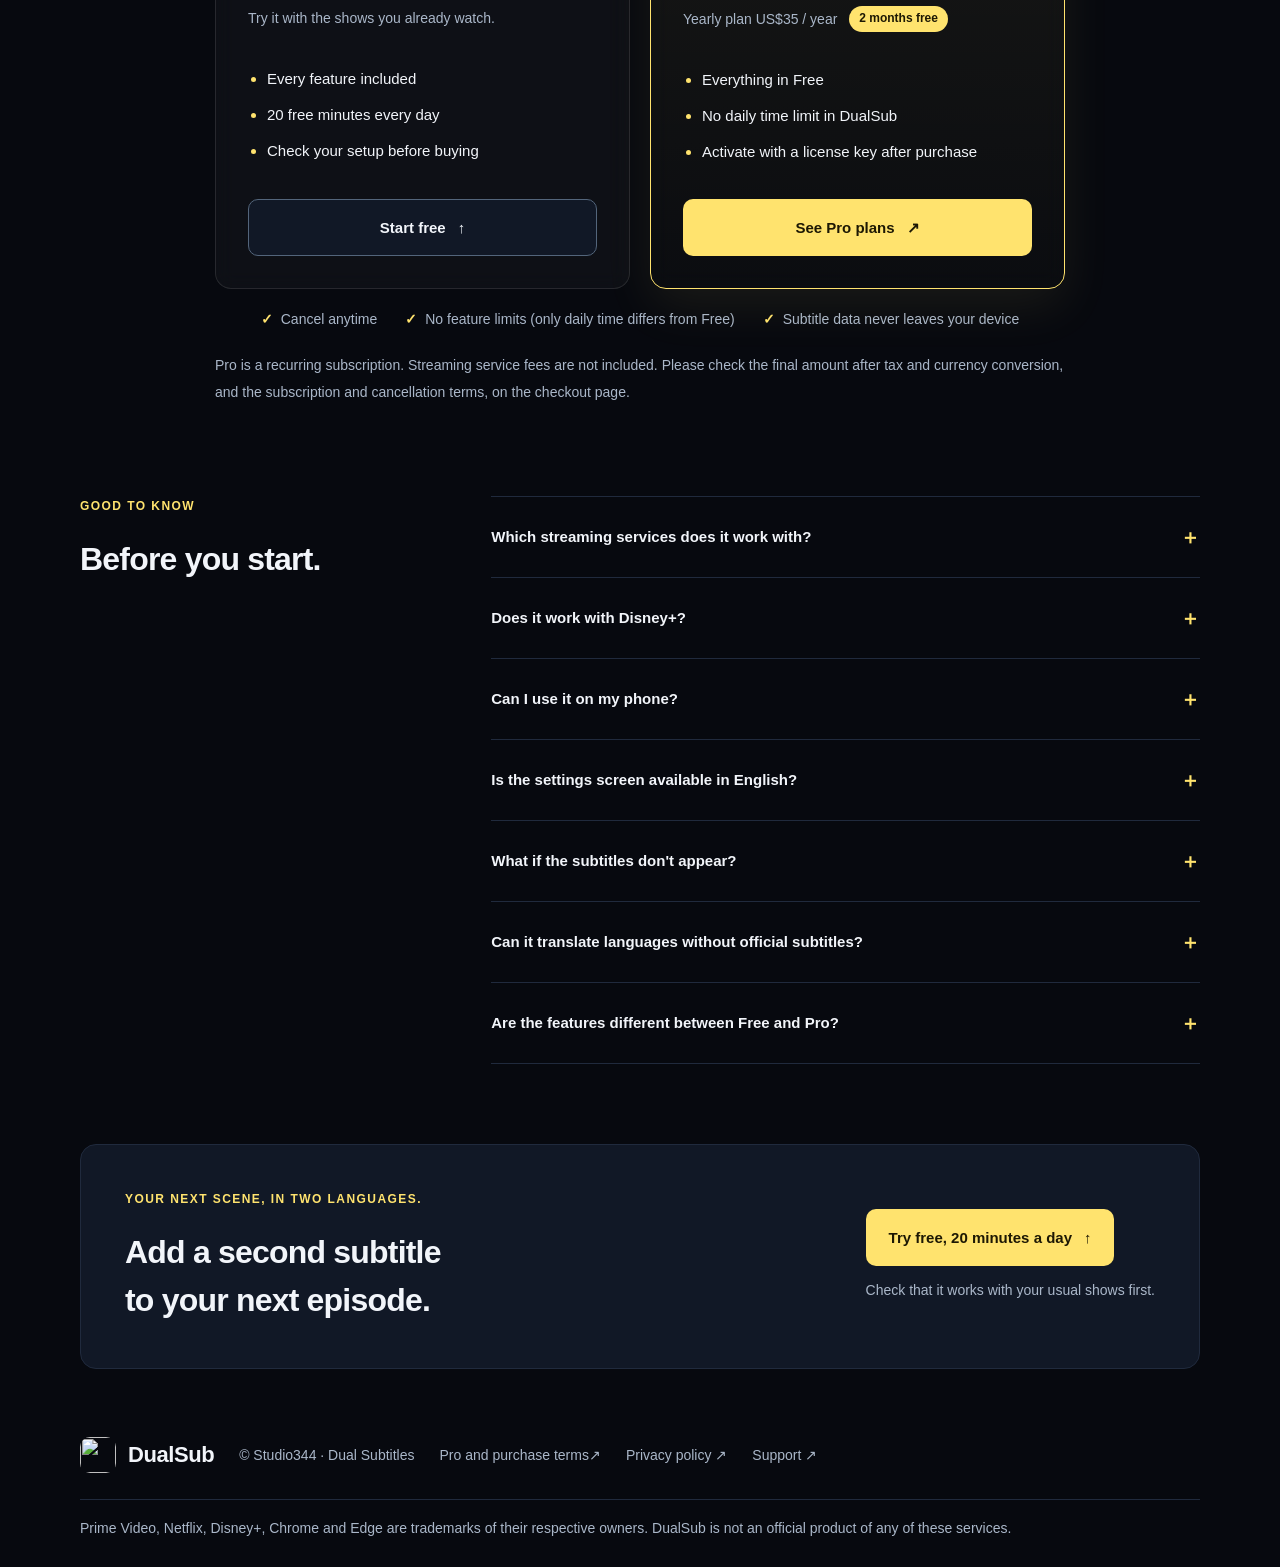
==== commit e41d5aa3: "英語版ページの体験ボタンから、紛れ込んだ日本語のボタンを削除 Co-Authored-By: Claude Opus 5.5 <noreply@anthropic.com>" ====
--- a/en/index.html
+++ b/en/index.html
@@ -19,7 +19,7 @@
 <header class="header wrap"><a class="brand" href="./" aria-label="DualSub home"><img class="brand-icon" src="../assets/dualsub-landing/icon-128.png" width="44" height="44" alt="">DualSub</a><nav aria-label="Main navigation"><a href="#features">Features</a><a href="#how">How it works</a><a href="#plans">Pricing</a><a href="#faq">FAQ</a><a class="nav-lang" href="../" hreflang="ja" lang="ja" aria-label="日本語版">日本語</a><a class="nav-cta" href="#install">Try it free <span aria-hidden="true">↓</span></a></nav></header>
 <main id="main-content">
 <section class="hero wrap" aria-labelledby="hero-title">
-<div class="hero-copy"><p class="eyebrow">THE SHOWS YOU LOVE, WITH ONE MORE SUBTITLE.</p><h1 id="hero-title">Your shows,<br><span>in two languages.</span></h1><p class="lead">Catch the line you just missed.<br>Check it against two subtitles,<br class="desktop-break"> and enjoy the shows you love at your own pace.</p><div class="cta-row" id="install"><a class="button primary" href="https://chromewebstore.google.com/detail/gajnpdlffhjcgmbgiikbdcgimkfahaaf" target="_blank" rel="noopener noreferrer"><svg class="btn-icon" viewBox="0 0 24 24" aria-hidden="true" focusable="false"><circle cx="12" cy="12" r="9" fill="none" stroke="#ea4335" stroke-width="4.4" stroke-dasharray="18.85 37.7" transform="rotate(-90 12 12)"/><circle cx="12" cy="12" r="9" fill="none" stroke="#fbbc05" stroke-width="4.4" stroke-dasharray="18.85 37.7" transform="rotate(30 12 12)"/><circle cx="12" cy="12" r="9" fill="none" stroke="#34a853" stroke-width="4.4" stroke-dasharray="18.85 37.7" transform="rotate(150 12 12)"/><circle cx="12" cy="12" r="4.4" fill="#4285f4" stroke="#fff" stroke-width="1.5"/></svg>Try free on Chrome</a><a class="button primary" href="https://microsoftedge.microsoft.com/addons/detail/mfnleajhnlhionejjjfojkgihihmjhjm" target="_blank" rel="noopener noreferrer"><svg class="btn-icon" viewBox="0 0 24 24" aria-hidden="true" focusable="false"><circle cx="12" cy="12" r="9" fill="none" stroke="#ea4335" stroke-width="4.4" stroke-dasharray="18.85 37.7" transform="rotate(-90 12 12)"/><circle cx="12" cy="12" r="9" fill="none" stroke="#fbbc05" stroke-width="4.4" stroke-dasharray="18.85 37.7" transform="rotate(30 12 12)"/><circle cx="12" cy="12" r="9" fill="none" stroke="#34a853" stroke-width="4.4" stroke-dasharray="18.85 37.7" transform="rotate(150 12 12)"/><circle cx="12" cy="12" r="4.4" fill="#4285f4" stroke="#fff" stroke-width="1.5"/></svg>Chromeで無料体験</a><a class="button primary" href="https://microsoftedge.microsoft.com/addons/detail/mfnleajhnlhionejjjfojkgihihmjhjm" target="_blank" rel="noopener noreferrer"><svg class="btn-icon" viewBox="0 0 24 24" aria-hidden="true" focusable="false"><path fill="#0c88ce" d="M19.9 12.1c.1 1-.2 2-.8 2.9-1 1.6-2.9 2.7-5 2.9-2.6.3-5-.9-6.3-2.9-.3-.5.3-1.1.8-.8 1 .6 2.2.9 3.4.7 1.9-.3 3.4-1.6 3.9-3.4H6.2c-.6 0-1-.5-1-1.1.3-3.5 3.2-6.2 6.8-6.2 2.6 0 4.9 1.5 6 3.7-.9-.8-2-1.3-3.3-1.3-2.2 0-4.1 1.5-4.6 3.6h8.7c.6 0 1.1.5 1.1 1.1z"/><path fill="#37c6f4" d="M20.9 8.2C19.7 4.9 16.6 2.6 13 2.4 8.6 2.1 4.9 5 3.9 9.2c-.2.9-.2 1.9 0 2.8.4 2 1.7 3.7 3.5 4.7-1-.9-1.7-2.1-1.9-3.5-.1-.5.3-1 .8-1h9.5c-.4-1.3-1.7-2.2-3.1-2.2-1.2 0-2.2.6-2.8 1.6-.3.5-1 .2-.9-.4.3-1.9 2-3.3 4-3.3 1.5 0 2.9.8 3.6 2.1-.2-2.5.6-4.9 2.3-6.6.4-.4 1.1 0 1 .5v2.3z" opacity=".9"/></svg>Try free on Edge</a></div><p class="micro">Every feature, free for 20 minutes a day. Buy later if you like it.</p><div class="compat"><span class="compat-chip"><span class="wm wm-prime">prime video</span></span><span class="compat-chip"><span class="wm wm-netflix">NETFLIX</span></span><span class="compat-chip"><span class="wm wm-disney">Disney+</span></span><span class="compat-note">Preview (Chrome)</span><span class="desktop-tag">Chrome 138 or later / Edge for desktop</span></div><p class="development-note"><strong>Disney+: preview available (Chrome, selected titles)</strong><br>Works on titles where DualSub can confirm supported official subtitles and the playback time. Not available in the Edge version.</p></div>
+<div class="hero-copy"><p class="eyebrow">THE SHOWS YOU LOVE, WITH ONE MORE SUBTITLE.</p><h1 id="hero-title">Your shows,<br><span>in two languages.</span></h1><p class="lead">Catch the line you just missed.<br>Check it against two subtitles,<br class="desktop-break"> and enjoy the shows you love at your own pace.</p><div class="cta-row" id="install"><a class="button primary" href="https://chromewebstore.google.com/detail/gajnpdlffhjcgmbgiikbdcgimkfahaaf" target="_blank" rel="noopener noreferrer"><svg class="btn-icon" viewBox="0 0 24 24" aria-hidden="true" focusable="false"><circle cx="12" cy="12" r="9" fill="none" stroke="#ea4335" stroke-width="4.4" stroke-dasharray="18.85 37.7" transform="rotate(-90 12 12)"/><circle cx="12" cy="12" r="9" fill="none" stroke="#fbbc05" stroke-width="4.4" stroke-dasharray="18.85 37.7" transform="rotate(30 12 12)"/><circle cx="12" cy="12" r="9" fill="none" stroke="#34a853" stroke-width="4.4" stroke-dasharray="18.85 37.7" transform="rotate(150 12 12)"/><circle cx="12" cy="12" r="4.4" fill="#4285f4" stroke="#fff" stroke-width="1.5"/></svg>Try free on Chrome</a><a class="button primary" href="https://microsoftedge.microsoft.com/addons/detail/mfnleajhnlhionejjjfojkgihihmjhjm" target="_blank" rel="noopener noreferrer"><svg class="btn-icon" viewBox="0 0 24 24" aria-hidden="true" focusable="false"><path fill="#0c88ce" d="M19.9 12.1c.1 1-.2 2-.8 2.9-1 1.6-2.9 2.7-5 2.9-2.6.3-5-.9-6.3-2.9-.3-.5.3-1.1.8-.8 1 .6 2.2.9 3.4.7 1.9-.3 3.4-1.6 3.9-3.4H6.2c-.6 0-1-.5-1-1.1.3-3.5 3.2-6.2 6.8-6.2 2.6 0 4.9 1.5 6 3.7-.9-.8-2-1.3-3.3-1.3-2.2 0-4.1 1.5-4.6 3.6h8.7c.6 0 1.1.5 1.1 1.1z"/><path fill="#37c6f4" d="M20.9 8.2C19.7 4.9 16.6 2.6 13 2.4 8.6 2.1 4.9 5 3.9 9.2c-.2.9-.2 1.9 0 2.8.4 2 1.7 3.7 3.5 4.7-1-.9-1.7-2.1-1.9-3.5-.1-.5.3-1 .8-1h9.5c-.4-1.3-1.7-2.2-3.1-2.2-1.2 0-2.2.6-2.8 1.6-.3.5-1 .2-.9-.4.3-1.9 2-3.3 4-3.3 1.5 0 2.9.8 3.6 2.1-.2-2.5.6-4.9 2.3-6.6.4-.4 1.1 0 1 .5v2.3z" opacity=".9"/></svg>Try free on Edge</a></div><p class="micro">Every feature, free for 20 minutes a day. Buy later if you like it.</p><div class="compat"><span class="compat-chip"><span class="wm wm-prime">prime video</span></span><span class="compat-chip"><span class="wm wm-netflix">NETFLIX</span></span><span class="compat-chip"><span class="wm wm-disney">Disney+</span></span><span class="compat-note">Preview (Chrome)</span><span class="desktop-tag">Chrome 138 or later / Edge for desktop</span></div><p class="development-note"><strong>Disney+: preview available (Chrome, selected titles)</strong><br>Works on titles where DualSub can confirm supported official subtitles and the playback time. Not available in the Edge version.</p></div>
 <figure class="product-visual"><div class="player-frame"><div class="player-screen"><img src="../assets/dualsub-landing/subtitle-display.png" width="1280" height="800" alt="Subtitle display demo. On a dark background, a white Japanese subtitle on top and a yellow English subtitle, Now, this is a view., below it." fetchpriority="high"></div><div class="player-bar" aria-hidden="true"><span class="player-toggle"></span><span class="player-progress"><span class="player-progress-fill"></span></span><span class="player-dot"></span><span class="player-dot"></span><span class="player-dot"></span></div></div><figcaption>Demo with Japanese (top, white) and English (bottom, yellow) selected. You can choose any pair of languages. The background is original artwork, not a capture of a streaming title.</figcaption></figure>
 </section>
 <div class="conditions wrap"><span class="info-icon" aria-hidden="true">i</span><p><strong>The extension's settings screen (menu) is available in English and Japanese.</strong> Available features depend on the title, the subtitle languages and your browser. A streaming subscription is required separately. Please try the free version in your own setup before buying.</p></div>
